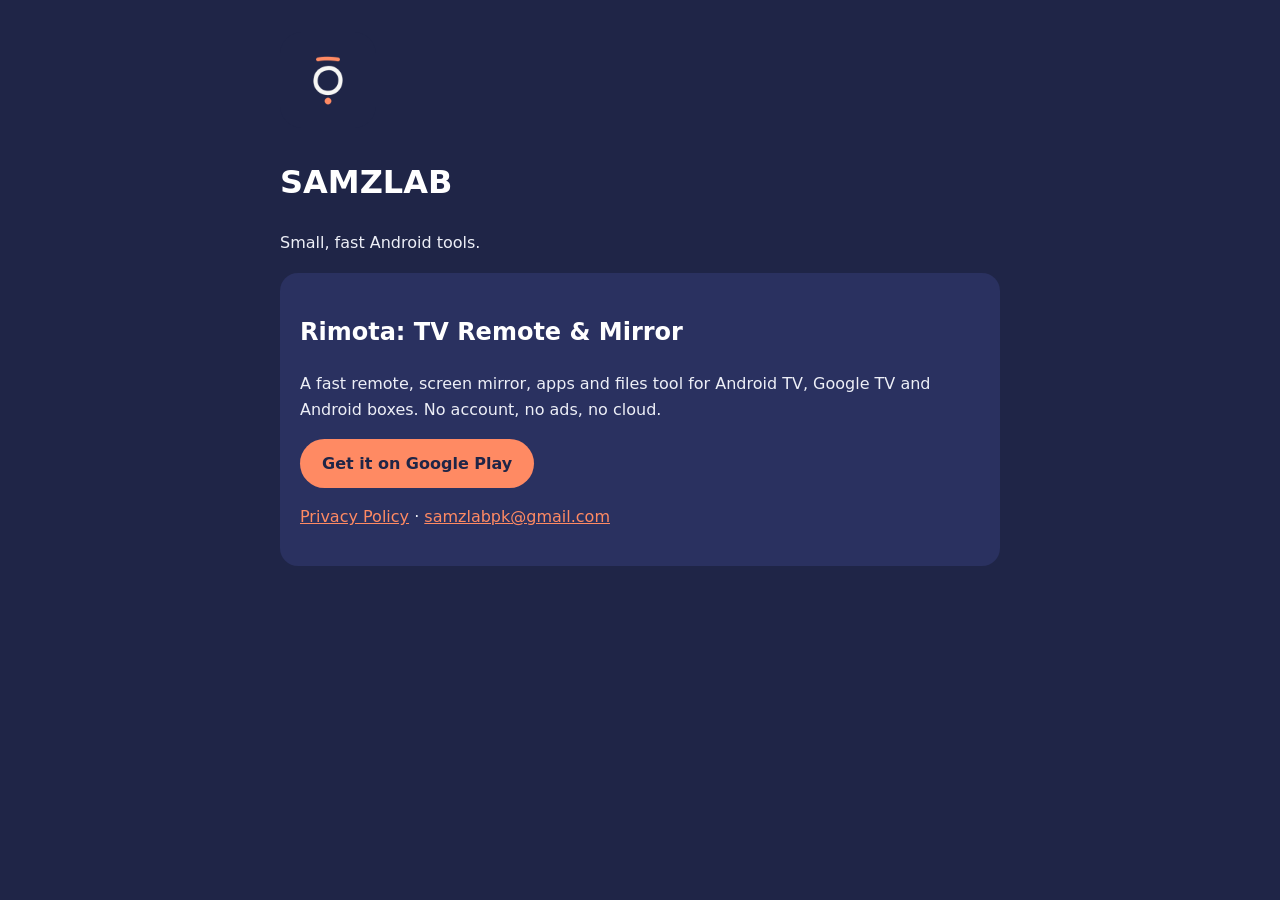
==== index.html @ 4ca0a73b "Add files via upload" ====
<!doctype html><title>SAMZLAB - Rimota</title><meta charset=utf-8><meta name=viewport content="width=device-width,initial-scale=1"><style>body{font:16px/1.6 system-ui,Segoe UI,sans-serif;background:#1F2547;color:#EDEFF7;margin:0}main{max-width:720px;margin:0 auto;padding:32px 20px}a{color:#FF8A63}h1,h2{color:#fff}.card{background:#2a3160;border-radius:18px;padding:20px;margin:18px 0}.btn{display:inline-block;background:#FF8A63;color:#1F2547;padding:12px 22px;border-radius:30px;text-decoration:none;font-weight:700}</style><main><img src="rimota-icon.png" width=96 height=96 alt="Rimota" style="border-radius:22px"><h1>SAMZLAB</h1><p>Small, fast Android tools.</p>
<div class=card><h2>Rimota: TV Remote &amp; Mirror</h2><p>A fast remote, screen mirror, apps and files tool for Android TV, Google TV and Android boxes. No account, no ads, no cloud.</p><p><a class=btn href="https://play.google.com/store/apps/details?id=com.samz.rimota">Get it on Google Play</a></p><p><a href="privacy.html">Privacy Policy</a> &middot; <a href="mailto:samzlabpk@gmail.com">samzlabpk@gmail.com</a></p></div></main>
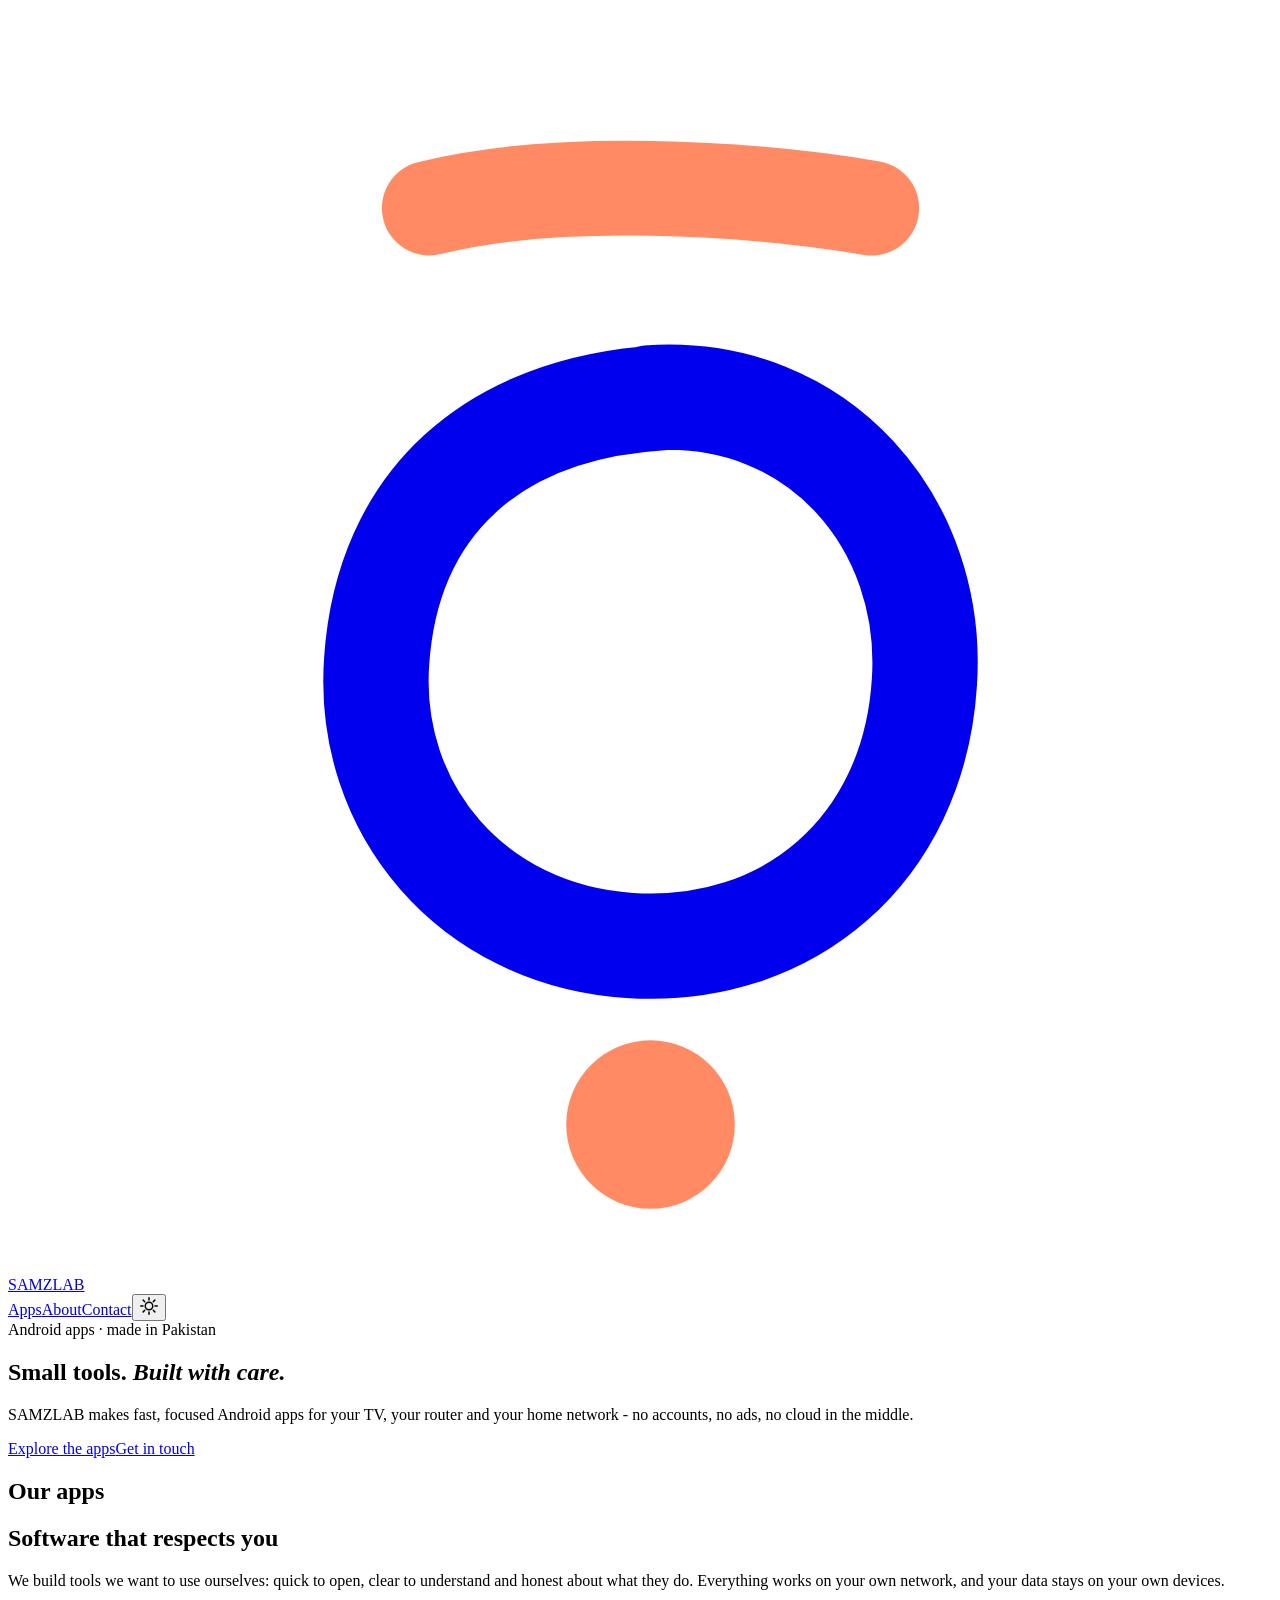
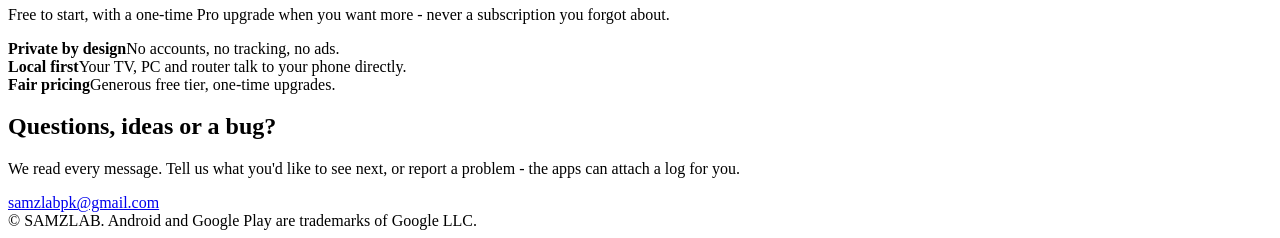
==== commit acdb3d87: "Add files via upload" ====
--- a/index.html
+++ b/index.html
@@ -1,2 +1,52 @@
-<!doctype html><title>SAMZLAB - Rimota</title><meta charset=utf-8><meta name=viewport content="width=device-width,initial-scale=1"><style>body{font:16px/1.6 system-ui,Segoe UI,sans-serif;background:#1F2547;color:#EDEFF7;margin:0}main{max-width:720px;margin:0 auto;padding:32px 20px}a{color:#FF8A63}h1,h2{color:#fff}.card{background:#2a3160;border-radius:18px;padding:20px;margin:18px 0}.btn{display:inline-block;background:#FF8A63;color:#1F2547;padding:12px 22px;border-radius:30px;text-decoration:none;font-weight:700}</style><main><img src="rimota-icon.png" width=96 height=96 alt="Rimota" style="border-radius:22px"><h1>SAMZLAB</h1><p>Small, fast Android tools.</p>
-<div class=card><h2>Rimota: TV Remote &amp; Mirror</h2><p>A fast remote, screen mirror, apps and files tool for Android TV, Google TV and Android boxes. No account, no ads, no cloud.</p><p><a class=btn href="https://play.google.com/store/apps/details?id=com.samz.rimota">Get it on Google Play</a></p><p><a href="privacy.html">Privacy Policy</a> &middot; <a href="mailto:samzlabpk@gmail.com">samzlabpk@gmail.com</a></p></div></main>+<!doctype html>
+<html lang="en">
+<head>
+<meta charset="utf-8"><meta name="viewport" content="width=device-width,initial-scale=1">
+<title>SAMZLAB - Small, fast Android tools</title>
+<meta name="description" content="SAMZLAB builds small, fast, privacy-friendly Android tools: Rimota (TV remote & screen mirror) and LanGuard Pro (OpenWrt router manager).">
+<meta name="theme-color" content="#0F1330">
+<link rel="icon" href="assets/img/favicon.png"><link rel="canonical" href="https://samzlabs.github.io/">
+<meta property="og:title" content="SAMZLAB - Small, fast Android tools"><meta property="og:description" content="Rimota, LanGuard Pro and more. No accounts, no ads, no cloud."><meta property="og:type" content="website"><meta property="og:url" content="https://samzlabs.github.io/"><meta property="og:image" content="https://samzlabs.github.io/assets/img/og.png"><meta name="twitter:card" content="summary_large_image">
+<link rel="stylesheet" href="assets/css/style.css">
+</head>
+<body>
+<header class="nav"><div class="wrap">
+  <a class="brand" href="./"><svg viewBox="0 0 120 120" aria-hidden="true"><path d="M61 37C77 36 88 49 87 64C86 80 74 90 59 89C44 88 34 76 35 62C36 47 46 38 62 37Z" fill="none" stroke="currentColor" stroke-width="10" stroke-linejoin="round"/><path d="M40 19C52 16 70 17 82 19" stroke="#FF8A63" stroke-width="9" stroke-linecap="round" fill="none"/><circle cx="61" cy="106" r="8" fill="#FF8A63"/></svg>SAMZLAB</a>
+  <nav class="links"><a href="#apps">Apps</a><a class="hide-sm" href="#about">About</a><a href="#contact">Contact</a><button id="theme" aria-label="Toggle light / dark theme"><svg viewBox="0 0 24 24" width="18" height="18" fill="none" stroke="currentColor" stroke-width="2" stroke-linecap="round"><circle cx="12" cy="12" r="5"/><path d="M12 1v3M12 20v3M4.2 4.2l2.1 2.1M17.7 17.7l2.1 2.1M1 12h3M20 12h3M4.2 19.8l2.1-2.1M17.7 6.3l2.1-2.1"/></svg></button></nav>
+</div></header>
+
+<main>
+<section class="hero"><div class="wrap">
+  <span class="eyebrow">Android apps &middot; made in Pakistan</span>
+  <h1>Small tools. <em>Built with care.</em></h1>
+  <p class="lead">SAMZLAB makes fast, focused Android apps for your TV, your router and your home network - no accounts, no ads, no cloud in the middle.</p>
+  <div class="cta"><a class="btn primary" href="#apps">Explore the apps</a><a class="btn ghost" href="#contact">Get in touch</a></div>
+</div></section>
+
+<section id="apps"><div class="wrap">
+  <div class="sec-head"><h2>Our apps</h2><span class="count" id="app-count"></span></div>
+  <div class="grid" id="apps-grid"></div>
+  <noscript><p class="note">Enable JavaScript to see the app list, or find us on <a href="https://play.google.com/store/search?q=samzlab&c=apps">Google Play</a>.</p></noscript>
+</div></section>
+
+<section id="about"><div class="wrap about">
+  <div class="reveal"><h2>Software that respects you</h2>
+    <p style="margin-top:14px">We build tools we want to use ourselves: quick to open, clear to understand and honest about what they do. Everything works on your own network, and your data stays on your own devices.</p>
+    <p>Free to start, with a one-time Pro upgrade when you want more - never a subscription you forgot about.</p></div>
+  <div class="values">
+    <div class="value reveal"><b>Private by design</b><span>No accounts, no tracking, no ads.</span></div>
+    <div class="value reveal"><b>Local first</b><span>Your TV, PC and router talk to your phone directly.</span></div>
+    <div class="value reveal"><b>Fair pricing</b><span>Generous free tier, one-time upgrades.</span></div>
+  </div>
+</div></section>
+
+<section id="contact"><div class="wrap"><div class="contact reveal">
+  <h2>Questions, ideas or a bug?</h2>
+  <p>We read every message. Tell us what you'd like to see next, or report a problem - the apps can attach a log for you.</p>
+  <a class="btn primary" data-email href="mailto:samzlabpk@gmail.com">samzlabpk@gmail.com</a>
+</div></div></section>
+</main>
+
+<footer><div class="wrap"><span>&copy; <span id="year"></span> SAMZLAB. Android and Google Play are trademarks of Google LLC.</span><div id="policies"></div></div></footer>
+<script src="assets/js/apps.js"></script><script src="assets/js/main.js"></script>
+</body></html>
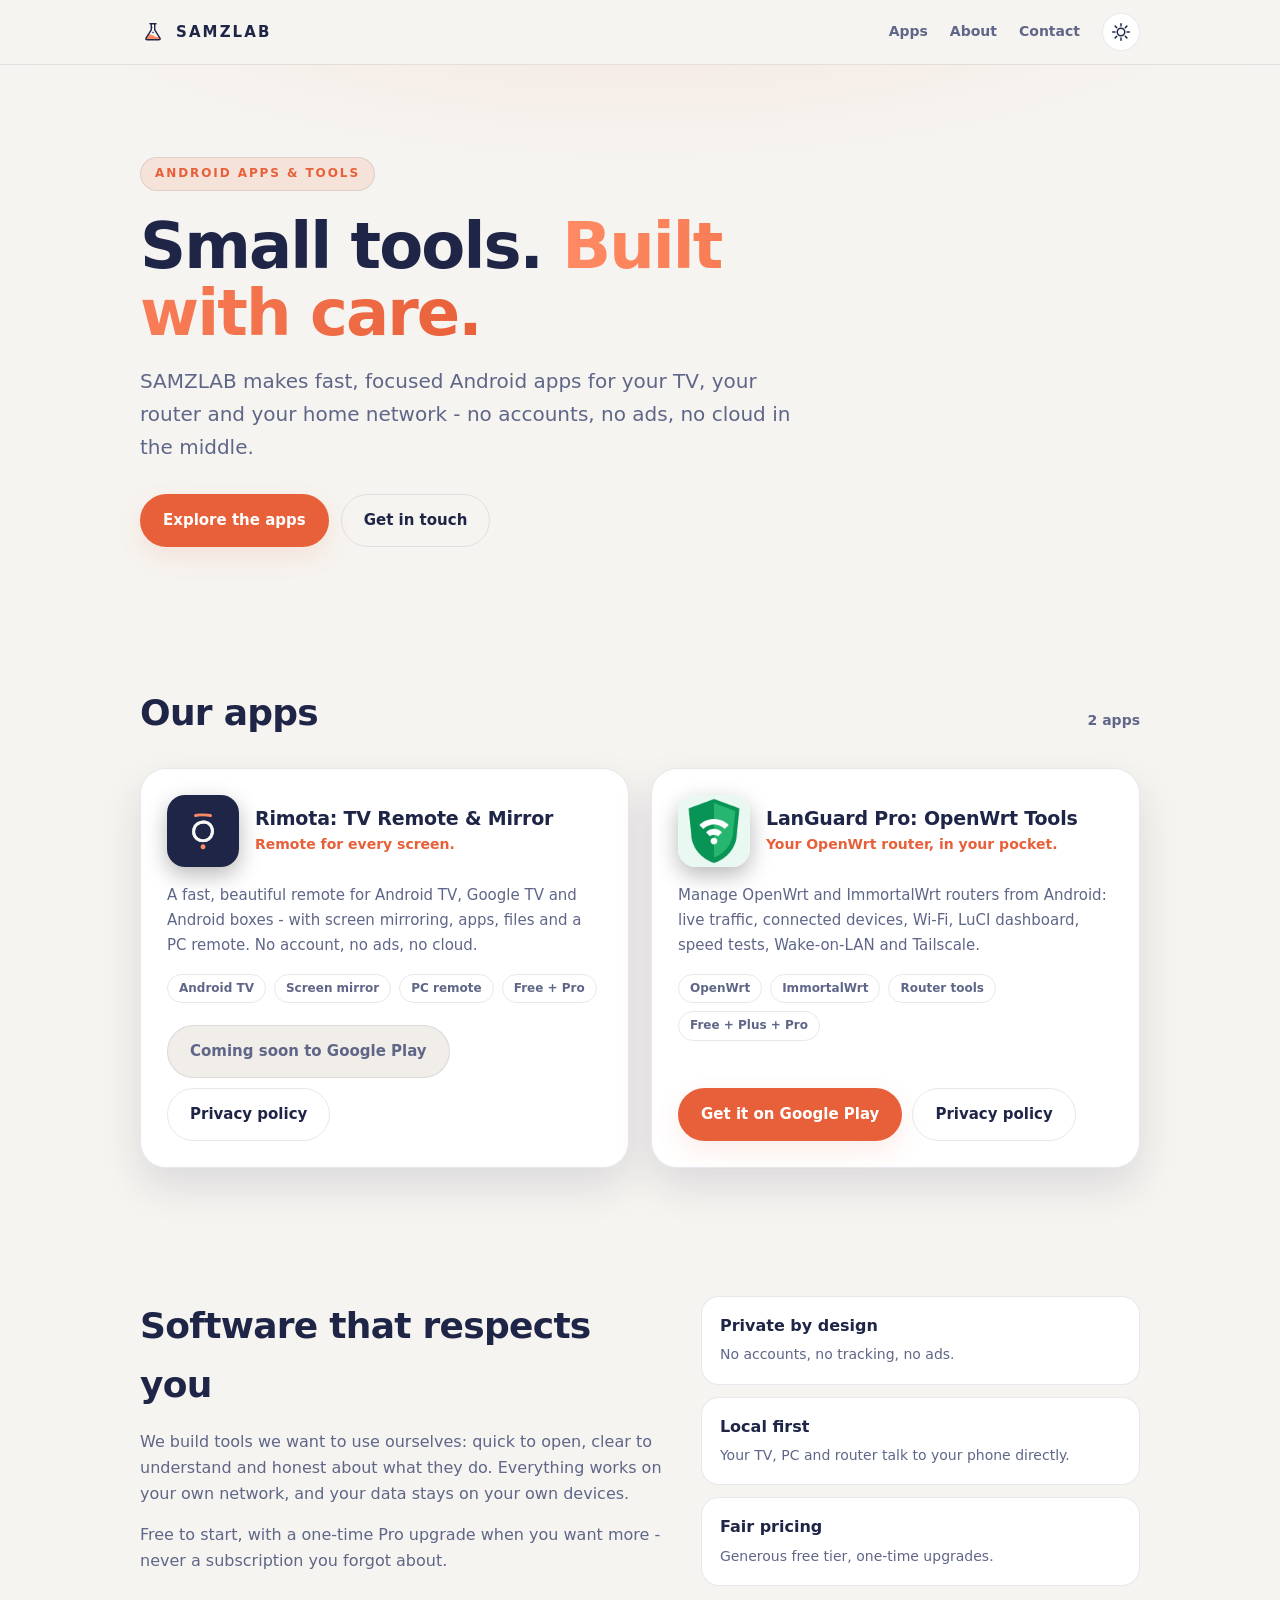
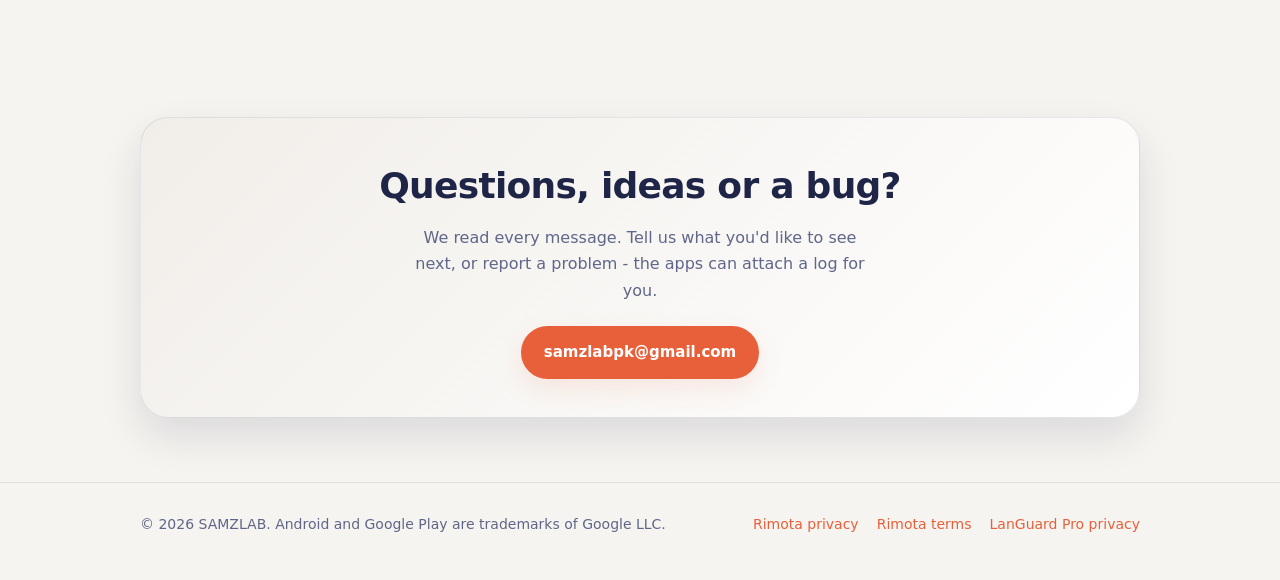
==== commit b10700ab: "Add files via upload" ====
--- a/index.html
+++ b/index.html
@@ -5,19 +5,19 @@
 <title>SAMZLAB - Small, fast Android tools</title>
 <meta name="description" content="SAMZLAB builds small, fast, privacy-friendly Android tools: Rimota (TV remote & screen mirror) and LanGuard Pro (OpenWrt router manager).">
 <meta name="theme-color" content="#0F1330">
-<link rel="icon" href="assets/img/favicon.png"><link rel="canonical" href="https://samzlabs.github.io/">
+<link rel="icon" href="assets/img/favicon.png"><link rel="apple-touch-icon" href="assets/img/apple-touch-icon.png"><link rel="canonical" href="https://samzlabs.github.io/">
 <meta property="og:title" content="SAMZLAB - Small, fast Android tools"><meta property="og:description" content="Rimota, LanGuard Pro and more. No accounts, no ads, no cloud."><meta property="og:type" content="website"><meta property="og:url" content="https://samzlabs.github.io/"><meta property="og:image" content="https://samzlabs.github.io/assets/img/og.png"><meta name="twitter:card" content="summary_large_image">
 <link rel="stylesheet" href="assets/css/style.css">
 </head>
 <body>
 <header class="nav"><div class="wrap">
-  <a class="brand" href="./"><svg viewBox="0 0 120 120" aria-hidden="true"><path d="M61 37C77 36 88 49 87 64C86 80 74 90 59 89C44 88 34 76 35 62C36 47 46 38 62 37Z" fill="none" stroke="currentColor" stroke-width="10" stroke-linejoin="round"/><path d="M40 19C52 16 70 17 82 19" stroke="#FF8A63" stroke-width="9" stroke-linecap="round" fill="none"/><circle cx="61" cy="106" r="8" fill="#FF8A63"/></svg>SAMZLAB</a>
+  <a class="brand" href="./"><svg aria-hidden="true" viewBox="0 0 120 120"><defs><clipPath id="sl"><path d="M52 22V50L28 88Q24 96 34 96H86Q96 96 92 88L68 50V22Z"/></clipPath></defs><g clip-path="url(#sl)"><path d="M16 76Q38 62 60 76T104 76V110H16Z" fill="#FF8A63"/></g><path d="M46 22H74M52 22V50L28 88Q24 96 34 96H86Q96 96 92 88L68 50V22" fill="none" stroke="currentColor" stroke-width="6.5" stroke-linecap="round" stroke-linejoin="round"/><circle cx="60" cy="62" r="3.4" fill="currentColor"/><circle cx="67" cy="49" r="2.4" fill="currentColor"/><circle cx="58" cy="38" r="2" fill="currentColor"/></svg>SAMZLAB</a>
   <nav class="links"><a href="#apps">Apps</a><a class="hide-sm" href="#about">About</a><a href="#contact">Contact</a><button id="theme" aria-label="Toggle light / dark theme"><svg viewBox="0 0 24 24" width="18" height="18" fill="none" stroke="currentColor" stroke-width="2" stroke-linecap="round"><circle cx="12" cy="12" r="5"/><path d="M12 1v3M12 20v3M4.2 4.2l2.1 2.1M17.7 17.7l2.1 2.1M1 12h3M20 12h3M4.2 19.8l2.1-2.1M17.7 6.3l2.1-2.1"/></svg></button></nav>
 </div></header>
 
 <main>
 <section class="hero"><div class="wrap">
-  <span class="eyebrow">Android apps &middot; made in Pakistan</span>
+  <span class="eyebrow">Android apps &amp; tools</span>
   <h1>Small tools. <em>Built with care.</em></h1>
   <p class="lead">SAMZLAB makes fast, focused Android apps for your TV, your router and your home network - no accounts, no ads, no cloud in the middle.</p>
   <div class="cta"><a class="btn primary" href="#apps">Explore the apps</a><a class="btn ghost" href="#contact">Get in touch</a></div>
--- a/assets/css/style.css
+++ b/assets/css/style.css
@@ -0,0 +1,50 @@
+:root{--bg:#0F1330;--bg2:#171C42;--card:#1B2150;--card2:#222960;--ink:#F2F4FF;--dim:#A3AAD0;--line:rgba(255,255,255,.09);--accent:#FF8A63;--accent2:#FFB08F;--on-accent:#1F2547;--glow:rgba(255,138,99,.16);--shadow:0 18px 50px rgba(5,8,25,.45)}
+@media (prefers-color-scheme:light){:root:not([data-theme="dark"]){--bg:#F6F4F0;--bg2:#FFFFFF;--card:#FFFFFF;--card2:#F1EEE9;--ink:#1F2547;--dim:#5F6688;--line:rgba(31,37,71,.10);--accent:#E8603A;--accent2:#FF8A63;--on-accent:#FFFFFF;--glow:rgba(232,96,58,.12);--shadow:0 18px 40px rgba(31,37,71,.12)}}
+:root[data-theme="light"]{--bg:#F6F4F0;--bg2:#FFFFFF;--card:#FFFFFF;--card2:#F1EEE9;--ink:#1F2547;--dim:#5F6688;--line:rgba(31,37,71,.10);--accent:#E8603A;--accent2:#FF8A63;--on-accent:#FFFFFF;--glow:rgba(232,96,58,.12);--shadow:0 18px 40px rgba(31,37,71,.12)}
+*{box-sizing:border-box}html{scroll-behavior:smooth}
+body{margin:0;background:var(--bg);color:var(--ink);font:16px/1.65 "Plus Jakarta Sans",Inter,system-ui,-apple-system,"Segoe UI",Roboto,sans-serif;-webkit-font-smoothing:antialiased}
+a{color:var(--accent);text-decoration:none}a:hover{text-decoration:underline}
+.wrap{max-width:1040px;margin:0 auto;padding:0 20px}
+header.nav{position:sticky;top:0;z-index:10;backdrop-filter:blur(14px);background:color-mix(in srgb,var(--bg) 78%,transparent);border-bottom:1px solid var(--line)}
+.nav .wrap{display:flex;align-items:center;justify-content:space-between;height:64px}
+.brand{display:flex;align-items:center;gap:10px;color:var(--ink);font-weight:800;letter-spacing:.14em;font-size:15px}.brand:hover{text-decoration:none}
+.brand svg{width:26px;height:26px}
+nav.links{display:flex;align-items:center;gap:22px}nav.links a{color:var(--dim);font-size:14px;font-weight:600}nav.links a:hover{color:var(--ink);text-decoration:none}
+#theme{display:inline-flex;align-items:center;justify-content:center;padding:0;background:var(--card);color:var(--ink);border:1px solid var(--line);border-radius:999px;width:38px;height:38px;cursor:pointer;font-size:16px}
+.hero{position:relative;padding:92px 0 72px;overflow:hidden}
+.hero:before{content:"";position:absolute;inset:-120px -10% auto -10%;height:520px;background:radial-gradient(60% 60% at 50% 0,var(--glow),transparent 70%);pointer-events:none}
+.eyebrow{display:inline-block;font-size:12px;font-weight:700;letter-spacing:.16em;text-transform:uppercase;color:var(--accent);background:var(--glow);border:1px solid var(--line);border-radius:999px;padding:6px 14px}
+h1{font-size:clamp(36px,6.2vw,64px);line-height:1.05;letter-spacing:-.03em;margin:22px 0 18px;max-width:14ch}
+h1 em{font-style:normal;background:linear-gradient(90deg,var(--accent2),var(--accent));-webkit-background-clip:text;background-clip:text;color:transparent}
+.lead{font-size:clamp(17px,2.2vw,20px);color:var(--dim);max-width:52ch;margin:0 0 30px}
+.cta{display:flex;gap:12px;flex-wrap:wrap}
+.btn{display:inline-flex;align-items:center;justify-content:center;gap:8px;border-radius:999px;padding:13px 22px;font-weight:700;font-size:15px;border:1px solid transparent;cursor:pointer;transition:transform .18s,box-shadow .18s,background .18s}
+.btn:hover{text-decoration:none;transform:translateY(-2px)}
+.btn.primary{background:var(--accent);color:var(--on-accent);box-shadow:0 10px 26px var(--glow)}
+.btn.ghost{background:transparent;color:var(--ink);border-color:var(--line)}.btn.ghost:hover{background:var(--card)}
+.btn.soon{background:var(--card2);color:var(--dim);border-color:var(--line);cursor:default}.btn.soon:hover{transform:none}
+section{padding:64px 0}
+.sec-head{display:flex;align-items:baseline;justify-content:space-between;margin-bottom:26px;gap:12px}
+h2{font-size:clamp(26px,3.6vw,36px);letter-spacing:-.02em;margin:0}.count{color:var(--dim);font-size:14px;font-weight:600}
+.grid{display:grid;grid-template-columns:repeat(auto-fit,minmax(300px,1fr));gap:22px}
+.card{background:linear-gradient(180deg,var(--card),var(--bg2));border:1px solid var(--line);border-radius:26px;padding:26px;box-shadow:var(--shadow);display:flex;flex-direction:column;gap:16px;transition:transform .25s,border-color .25s}
+.card:hover{transform:translateY(-4px);border-color:color-mix(in srgb,var(--accent) 45%,var(--line))}
+.card-top{display:flex;gap:16px;align-items:center}.app-icon{border-radius:18px;box-shadow:0 8px 22px rgba(0,0,0,.28);flex:none}
+.card h3{margin:0;font-size:19px;line-height:1.25;letter-spacing:-.01em}.tagline{margin:2px 0 0;color:var(--accent);font-weight:600;font-size:14px}
+.desc{margin:0;color:var(--dim);font-size:15px}
+.tags{list-style:none;display:flex;flex-wrap:wrap;gap:8px;margin:0;padding:0}.tags li{font-size:12px;font-weight:600;color:var(--dim);border:1px solid var(--line);border-radius:999px;padding:4px 11px}
+.actions{display:flex;gap:10px;flex-wrap:wrap;margin-top:auto;padding-top:6px}
+.about{display:grid;grid-template-columns:1.2fr 1fr;gap:34px;align-items:start}
+.about p{color:var(--dim);margin:0 0 14px}
+.values{display:grid;gap:12px}.value{background:var(--card);border:1px solid var(--line);border-radius:18px;padding:16px 18px}.value b{display:block;margin-bottom:2px}.value span{color:var(--dim);font-size:14px}
+.contact{background:linear-gradient(135deg,var(--card2),var(--card));border:1px solid var(--line);border-radius:28px;padding:38px;text-align:center;box-shadow:var(--shadow)}
+.contact p{color:var(--dim);max-width:46ch;margin:10px auto 22px}
+footer{border-top:1px solid var(--line);padding:30px 0 44px;color:var(--dim);font-size:14px}
+footer .wrap{display:flex;justify-content:space-between;gap:16px;flex-wrap:wrap}
+#policies{display:flex;gap:18px;flex-wrap:wrap}
+.reveal{opacity:0;transform:translateY(16px);transition:opacity .6s ease,transform .6s ease}.reveal.in{opacity:1;transform:none}
+noscript .note{color:var(--dim)}
+/* policy pages */
+.doc{padding:54px 0 70px;max-width:760px}.doc h1{font-size:clamp(30px,5vw,44px);max-width:none;margin:8px 0 10px}.doc h2{font-size:22px;margin:34px 0 8px}.doc p,.doc li{color:var(--dim)}.doc p{margin:0 0 14px}.doc code{background:var(--card);border:1px solid var(--line);border-radius:6px;padding:1px 6px;font-size:.9em;color:var(--ink)}.doc .meta{color:var(--dim);font-size:14px}.back{display:inline-block;margin-bottom:18px;font-weight:600;font-size:14px}
+@media(max-width:760px){.about{grid-template-columns:1fr}nav.links a.hide-sm{display:none}.hero{padding:64px 0 48px}section{padding:46px 0}}
+@media (prefers-reduced-motion:reduce){*{transition:none!important;scroll-behavior:auto!important}.reveal{opacity:1;transform:none}}
